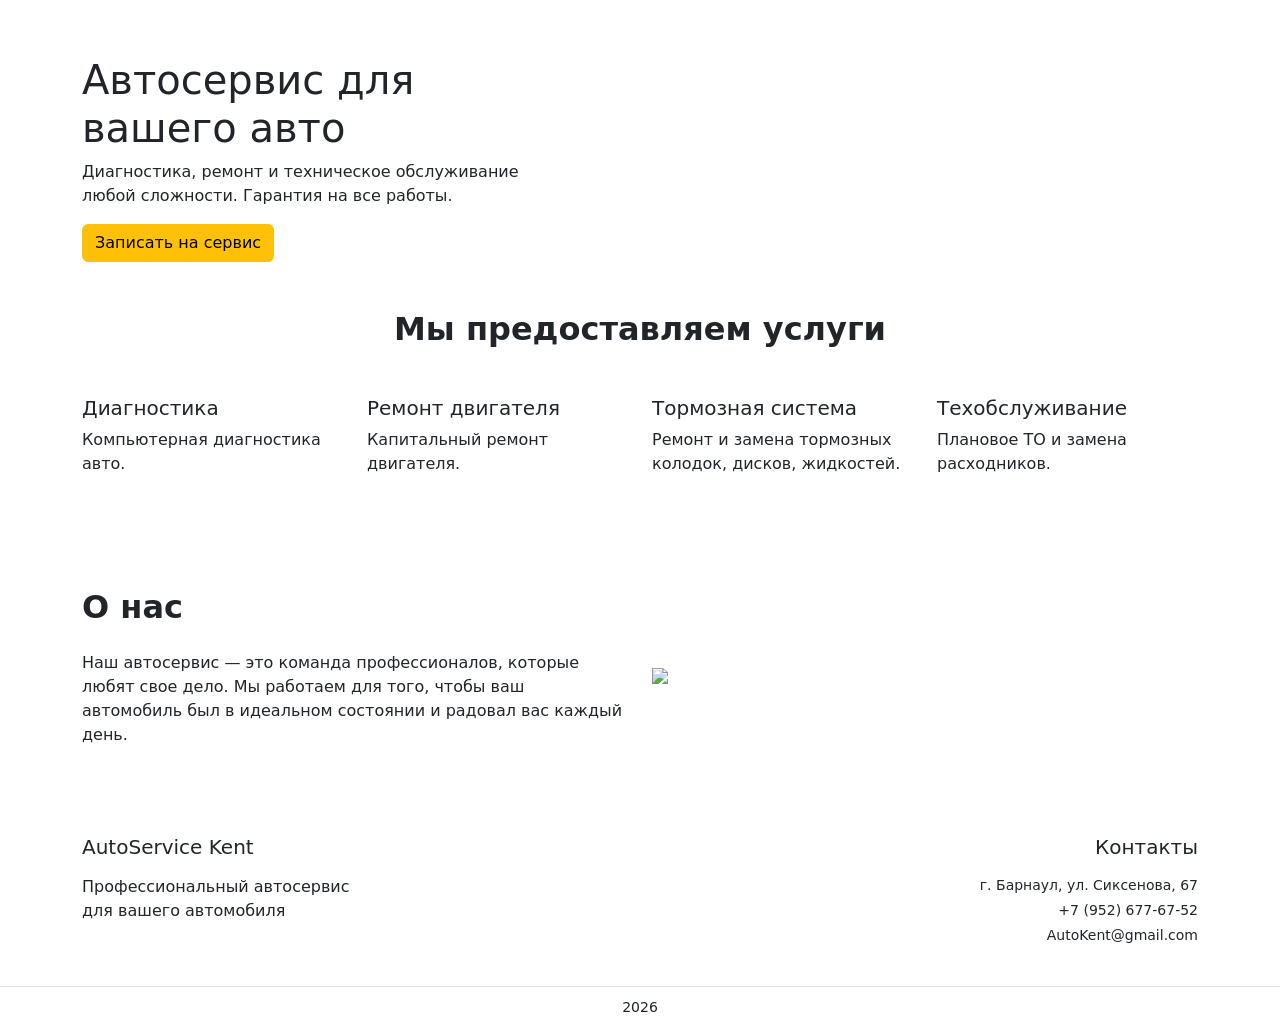
==== index.html @ 9e252774 "Добавил главную страницу" ====
<!DOCTYPE html>
<html lang="ru">
<head>
    <meta charset="UTF-8">
    <meta name="viewport" content="width=device-width, initial-scale=1.0">
    <title>AutoService Kent - Главная</title>
    <link href="https://cdn.jsdelivr.net/npm/bootstrap@5.3.3/dist/css/bootstrap.min.css" rel="stylesheet">
    <link rel="stylesheet" href="style.css">
</head>

<body>
    <header>
        <nav class="navbar navbar-expand-lg navbar-dark">
            <div class="container">

                <a class="navbar-brand" href="index.html">AutoService Kent</a>

                <button class="navbar-toggler" type="button" data-bs-toggle="collapse" data-bs-target="#mainMenu" aria-controls="mainMenu" aria-expanded="false" aria-label="Переключить навигацию">
                    <span class="navbar-toggler-icon"></span>
                </button>
                <div class="collapse navbar-collapse" id="mainMenu">
                    <ul class="navbar-nav ms-auto">
                        <li class="nav-item">
                            <a class="nav-link active"
                               aria-current="page"
                               href="index.html">Главная</a>
                        </li>
                        <li class="nav-item">
                            <a class="nav-link" href="form.html">Форма</a>
                        </li>
                        <li class="nav-item">
                            <a class="nav-link" href="data.html">Данные</a>
                        </li>
                    </ul>
                </div>
            </div>
        </nav>
    </header>

    <section class="hero">
        <div class="container">
            <h1>
                Автосервис для<br>
                вашего авто
            </h1>
            <p>
                Диагностика, ремонт и техническое обслуживание
                <br>
                любой сложности. Гарантия на все работы.
            </p>
            <a href="form.html" class="btn btn-warning">Записать на сервис</a>
        </div>
    </section>

    <section class="py-5">
        <div class="container">
            <h2 class="text-center fw-bold mb-5">Мы предоставляем услуги</h2>

            <div class="row g-4">
                <div class="col-12 col-sm-6 col-lg-3">
                    <div class="service-card h-100">
                        <h5>Диагностика</h5>
                        <p>Компьютерная диагностика авто.</p>
                    </div>
                </div>

                <div class="col-12 col-sm-6 col-lg-3">
                    <div class="service-card h-100">
                        <h5>Ремонт двигателя</h5>
                        <p>Капитальный ремонт двигателя.</p>
                    </div>
                </div>

                <div class="col-12 col-sm-6 col-lg-3">
                    <div class="service-card h-100">
                        <h5>Тормозная система</h5>
                        <p>
                            Ремонт и замена тормозных колодок,
                            дисков, жидкостей.
                        </p>
                    </div>
                </div>

                <div class="col-12 col-sm-6 col-lg-3">
                    <div class="service-card h-100">
                        <h5>Техобслуживание</h5>
                        <p>Плановое ТО и замена расходников.</p>
                    </div>
                </div>
            </div>
        </div>
    </section>

    <section class="py-5">
        <div class="container">
            <div class="row align-items-center">
                <div class="col-lg-6">
                    <h2 class="fw-bold mb-4">О нас</h2>
                    <p>
                        Наш автосервис — это команда профессионалов,
                        которые любят свое дело. Мы работаем для того,
                        чтобы ваш автомобиль был в идеальном состоянии
                        и радовал вас каждый день.
                    </p>
                </div>
                <div class="col-lg-6">
                    <img src="2.png" class="img-fluid about-image">
                </div>
            </div>
        </div>
    </section>

    <footer>
        <div class="container py-4">
            <div class="row">
                <div class="col-md-6">
                    <h5>AutoService Kent</h5>
                    <p class="mt-3">
                        Профессиональный автосервис<br>
                        для вашего автомобиля
                    </p>
                </div>

                <div class="col-md-6 text-md-end">
                    <h5>Контакты</h5>
                    <p class="small mt-3 mb-1">г. Барнаул, ул. Сиксенова, 67</p>
                    <p class="small mb-1">+7 (952) 677-67-52</p>
                    <p class="small">AutoKent@gmail.com</p>
                </div>
            </div>
        </div>
        <div class="border-top text-center py-2">
            <small>2026</small>
        </div>
    </footer>
</body>
</html>
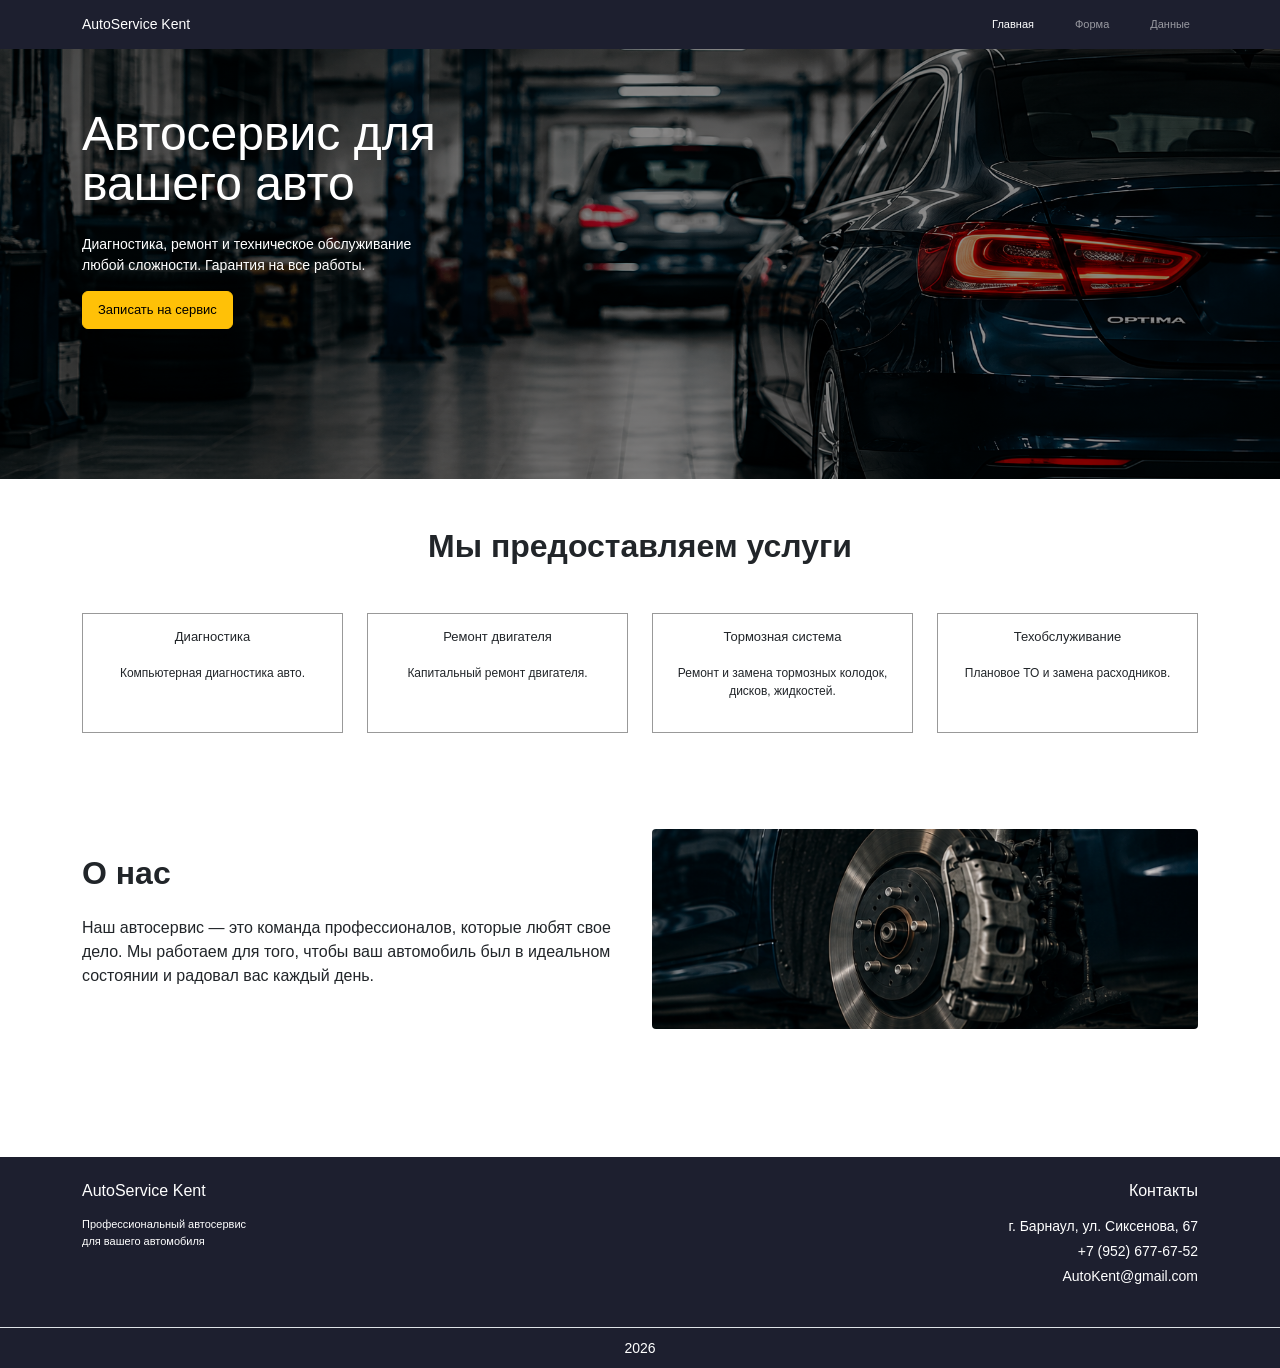
==== commit 59a58638: "Update index.html" ====
--- a/index.html
+++ b/index.html
@@ -7,7 +7,19 @@
     <link href="https://cdn.jsdelivr.net/npm/bootstrap@5.3.3/dist/css/bootstrap.min.css" rel="stylesheet">
     <link rel="stylesheet" href="style.css">
 </head>
+<!-- Yandex.Metrika counter -->
+<script type="text/javascript">
+    (function(m,e,t,r,i,k,a){
+        m[i]=m[i]||function(){(m[i].a=m[i].a||[]).push(arguments)};
+        m[i].l=1*new Date();
+        for (var j = 0; j < document.scripts.length; j++) {if (document.scripts[j].src === r) { return; }}
+        k=e.createElement(t),a=e.getElementsByTagName(t)[0],k.async=1,k.src=r,a.parentNode.insertBefore(k,a)
+    })(window, document,'script','https://mc.yandex.ru/metrika/tag.js?id=113877511', 'ym');
 
+    ym(113877511, 'init', {ssr:true, webvisor:true, clickmap:true, ecommerce:"dataLayer", referrer: document.referrer, url: location.href, accurateTrackBounce:true, trackLinks:true});
+</script>
+<noscript><div><img src="https://mc.yandex.ru/watch/113877511" style="position:absolute; left:-9999px;" alt="" /></div></noscript>
+<!-- /Yandex.Metrika counter -->
 <body>
     <header>
         <nav class="navbar navbar-expand-lg navbar-dark">
@@ -134,4 +146,4 @@
         </div>
     </footer>
 </body>
-</html>+</html>
--- a/style.css
+++ b/style.css
@@ -0,0 +1,278 @@
+body {
+    margin: 0;
+    font-family: Arial, sans-serif;
+}
+
+header {
+    background-color: #1d1f2f;
+}
+
+.navbar {
+    min-height: 48px;
+}
+
+.navbar-brand {
+    font-size: 14px;
+}
+
+.nav-link {
+    font-size: 11px;
+    margin-left: 25px;
+}
+
+.hero {
+    min-height: 430px;
+    padding-top: 60px;
+
+    background-image:
+        linear-gradient(rgba(0, 0, 0, 0.45),
+        rgba(0, 0, 0, 0.45)),
+        url("1.png");
+
+    background-size: cover;
+    background-position: center;
+
+    color: white;
+}
+
+.hero h1 {
+    font-size: 48px;
+    font-weight: 400;
+    line-height: 1.05;
+}
+
+.hero p {
+    font-size: 14px;
+    margin-top: 25px;
+    margin-bottom: 15px;
+}
+
+.hero .btn {
+    font-size: 13px;
+    padding: 8px 15px;
+}
+
+.service-card {
+    border: 1px solid #999;
+    padding: 15px;
+    text-align: center;
+    min-height: 120px;
+}
+
+.service-card h5 {
+    font-size: 13px;
+    margin-bottom: 20px;
+}
+
+.service-card p {
+    font-size: 12px;
+    margin: 0;
+}
+
+.about-image {
+    width: 100%;
+    height: 200px;
+    object-fit: cover;
+    border-radius: 4px;
+}
+
+footer {
+    margin-top: 80px;
+    background-color: #1d1f2f;
+    color: white;
+}
+
+footer h5 {
+    font-size: 16px;
+}
+
+footer p {
+    font-size: 11px;
+}
+
+.form-hero {
+    height: 200px;
+
+    background-image:
+        linear-gradient(
+            rgba(0, 20, 35, 0.55),
+            rgba(0, 20, 35, 0.55)
+        ),
+        url("4.png");
+    background-size: cover;
+    background-position: center;
+    display: flex;
+    align-items: center;
+    height: 300px;
+    color: white;
+}
+
+.form-hero h1 {
+    font-size: 28px;
+    font-weight: 400;
+    margin: 0;
+}
+
+.form-section {
+    padding: 35px 0 50px;
+}
+
+.form-wrapper {
+    max-width: 760px;
+    margin: 0 auto;
+
+    border: 1px solid #999;
+    border-radius: 4px;
+
+    padding: 15px 22px;
+}
+
+.form-wrapper h4 {
+    font-size: 16px;
+    font-weight: 400;
+}
+
+.form-wrapper .form-label {
+    font-size: 11px;
+    margin-bottom: 5px;
+}
+
+.form-wrapper .form-control,
+.form-wrapper .form-select {
+    height: 25px;
+    min-height: 25px;
+
+    padding: 3px 12px;
+
+    font-size: 10px;
+
+    border: 1px solid #777;
+    border-radius: 4px;
+}
+
+.form-wrapper .form-select {
+    height: 25px;
+}
+
+.form-wrapper .mb-3 {
+    margin-bottom: 16px !important;
+}
+
+.form-wrapper .btn {
+    width: 155px;
+    height: 25px;
+
+    padding: 2px;
+
+    font-size: 10px;
+
+    border: none;
+}
+
+.data-hero {
+    height: 200px;
+
+    background-image:
+        linear-gradient(
+            rgba(0, 20, 35, 0.45),
+            rgba(0, 20, 35, 0.45)
+        ),
+        url("5.png");
+    background-size: cover;
+    background-position: center;
+    display: flex;
+    align-items: center;
+    height: 300px;
+    color: white;
+}
+
+.data-hero h1 {
+    font-size: 28px;
+    font-weight: 400;
+    margin: 0;
+}
+
+.services-list {
+    min-height: 650px;
+}
+
+.services-list h2 {
+    font-size: 21px;
+}
+
+.service-item {
+    width: 90%;
+    min-height: 80px;
+
+    margin: 0 auto 10px;
+
+    padding: 7px 12px;
+
+    border: 1px solid #333;
+    border-radius: 5px;
+
+    display: flex;
+    align-items: center;
+
+    gap: 20px;
+}
+
+.service-item img {
+    width: 122px;
+    height: 64px;
+
+    object-fit: cover;
+
+    border-radius: 5px;
+}
+
+.service-info {
+    flex: 1;
+}
+
+.service-info h3 {
+    font-size: 17px;
+    font-weight: 600;
+
+    margin: 0 0 3px;
+}
+
+.service-info p {
+    font-size: 10px;
+
+    color: #666;
+
+    margin: 0;
+
+    line-height: 1.2;
+}
+
+.service-price {
+    width: 85px;
+
+    font-size: 13px;
+
+    text-align: center;
+
+    white-space: nowrap;
+}
+
+.service-button {
+    width: 95px;
+    padding: 7px 5px;
+
+    background-color: #1d1f2f;
+
+    color: white;
+
+    text-align: center;
+    text-decoration: none;
+
+    border-radius: 4px;
+
+    font-size: 9px;
+}
+
+.service-button:hover {
+    color: white;
+}
